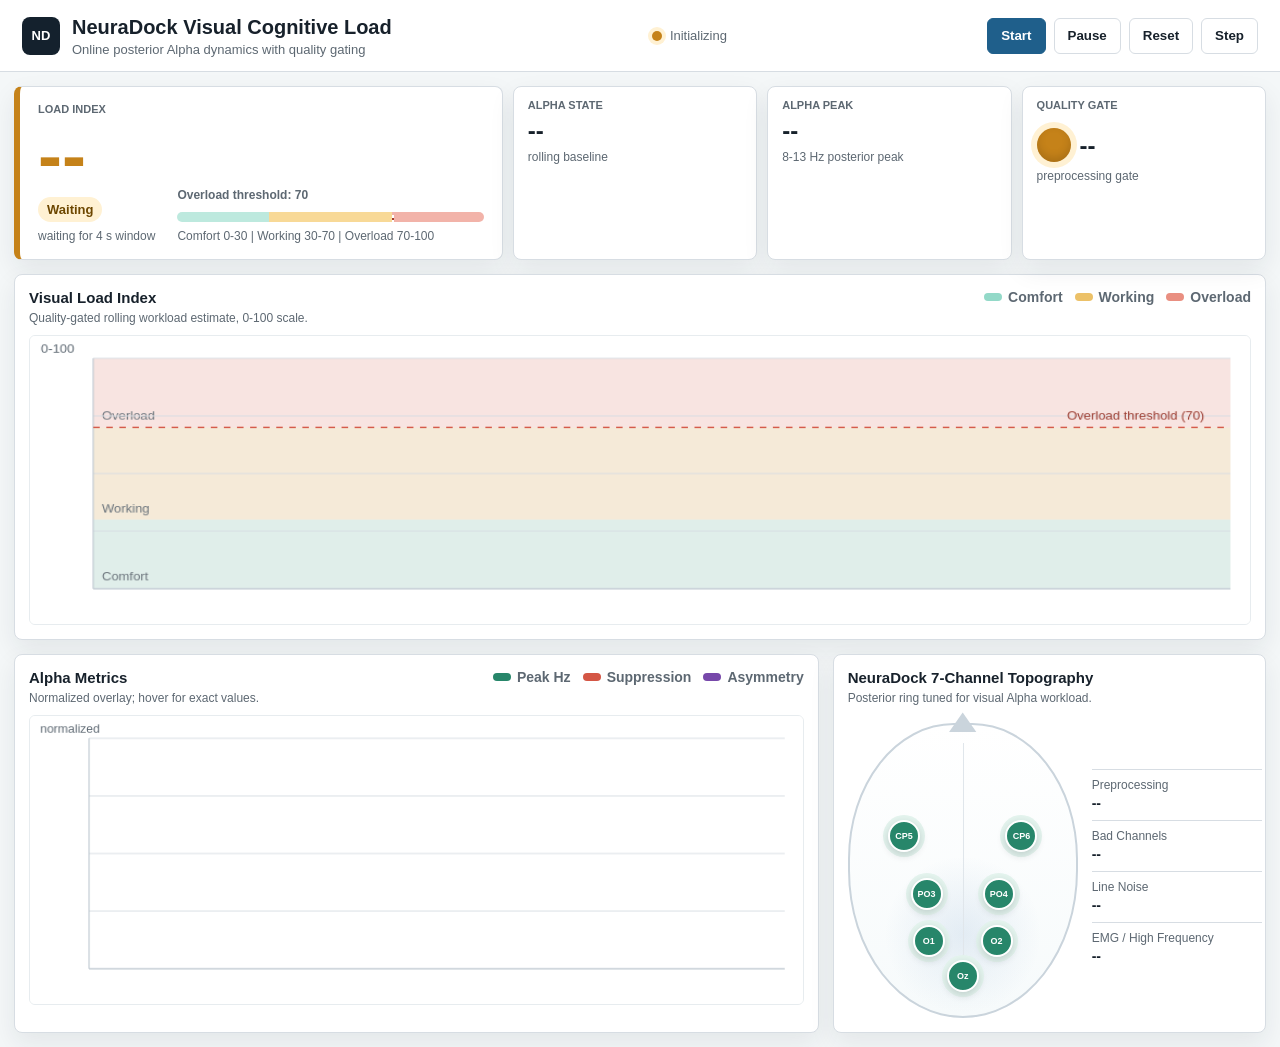
==== src/neuradock_agent/web/dashboard.html @ 61aada48 "Release NeuraDock Visual Cognitive Load Agent 2026.6.24" ====
<!doctype html>
<html lang="en">
<head>
  <meta charset="utf-8">
  <meta name="viewport" content="width=device-width, initial-scale=1">
  <title>NeuraDock Visual Cognitive Load</title>
  <style>
    :root {
      color-scheme: light;
      --ink: #17212b;
      --muted: #5d6872;
      --line: #d7dde3;
      --panel: #ffffff;
      --bg: #f4f7f8;
      --green: #27866a;
      --green-soft: #e4f4ee;
      --amber: #c58219;
      --amber-soft: #fff1d3;
      --red: #d45645;
      --red-soft: #ffe2dc;
      --blue: #2364aa;
      --violet: #7748aa;
      --shadow: 0 10px 26px rgba(25, 37, 49, 0.08);
    }
    * { box-sizing: border-box; }
    body {
      margin: 0;
      font-family: Inter, Segoe UI, Arial, sans-serif;
      color: var(--ink);
      background: var(--bg);
      letter-spacing: 0;
    }
    header {
      display: flex;
      align-items: center;
      justify-content: space-between;
      gap: 18px;
      min-height: 72px;
      padding: 14px 22px;
      border-bottom: 1px solid var(--line);
      background: #ffffff;
    }
    .brand {
      display: flex;
      align-items: center;
      gap: 12px;
      min-width: 0;
    }
    .brand-mark {
      display: grid;
      width: 38px;
      height: 38px;
      place-items: center;
      border-radius: 8px;
      background: #14212d;
      color: #ffffff;
      font-size: 13px;
      font-weight: 800;
    }
    h1 {
      margin: 0;
      font-size: 20px;
      font-weight: 780;
      line-height: 1.2;
    }
    .subtitle {
      margin-top: 3px;
      color: var(--muted);
      font-size: 13px;
    }
    .header-status {
      display: flex;
      align-items: center;
      gap: 8px;
      color: var(--muted);
      font-size: 13px;
      white-space: nowrap;
    }
    .status-dot {
      width: 10px;
      height: 10px;
      border-radius: 50%;
      background: var(--amber);
      box-shadow: 0 0 0 4px var(--amber-soft);
    }
    .status-dot.pass { background: var(--green); box-shadow: 0 0 0 4px var(--green-soft); }
    .status-dot.warning { background: var(--amber); box-shadow: 0 0 0 4px var(--amber-soft); }
    .status-dot.fail { background: var(--red); box-shadow: 0 0 0 4px var(--red-soft); }
    .toolbar {
      display: flex;
      gap: 8px;
      flex-wrap: wrap;
      justify-content: flex-end;
    }
    button {
      height: 36px;
      border: 1px solid var(--line);
      border-radius: 6px;
      background: #ffffff;
      color: var(--ink);
      padding: 0 13px;
      font-weight: 720;
      cursor: pointer;
    }
    button.primary {
      border-color: #1f5f8b;
      background: #1f5f8b;
      color: #ffffff;
    }
    main {
      display: grid;
      gap: 14px;
      padding: 14px;
    }
    .quality-alert {
      display: flex;
      align-items: center;
      justify-content: space-between;
      gap: 12px;
      min-height: 38px;
      padding: 9px 13px;
      border-radius: 8px;
      border: 1px solid #ecc76f;
      background: #fff7df;
      color: #6d4700;
      font-size: 14px;
      font-weight: 700;
    }
    .quality-alert.fail {
      border-color: #ee9a8c;
      background: #fff0ed;
      color: #8a2c20;
    }
    .quality-alert.hidden { display: none; }
    .kpis {
      display: grid;
      grid-template-columns: minmax(260px, 2fr) repeat(3, minmax(150px, 1fr));
      gap: 10px;
    }
    .metric, .panel {
      background: var(--panel);
      border: 1px solid var(--line);
      border-radius: 8px;
      box-shadow: var(--shadow);
    }
    .metric {
      min-height: 96px;
      padding: 12px 14px;
      overflow: hidden;
    }
    .metric label {
      display: block;
      color: var(--muted);
      font-size: 11px;
      font-weight: 760;
      letter-spacing: 0;
      text-transform: uppercase;
    }
    .metric strong {
      display: block;
      margin-top: 8px;
      font-size: 24px;
      line-height: 1;
    }
    .metric span {
      display: block;
      margin-top: 7px;
      color: var(--muted);
      font-size: 12px;
      overflow-wrap: anywhere;
    }
    .load-hero {
      min-height: 160px;
      padding: 16px 18px;
      border-left: 6px solid var(--amber);
      display: grid;
      grid-template-columns: auto minmax(150px, 1fr);
      gap: 12px 22px;
      align-items: center;
    }
    .load-hero.low { border-left-color: var(--green); }
    .load-hero.moderate { border-left-color: var(--amber); }
    .load-hero.high { border-left-color: var(--red); }
    .load-main {
      min-width: 0;
    }
    .load-number {
      margin-top: 6px;
      font-size: 72px;
      font-weight: 820;
      line-height: 0.95;
      color: var(--amber);
    }
    .load-hero.low .load-number { color: var(--green); }
    .load-hero.moderate .load-number { color: var(--amber); }
    .load-hero.high .load-number { color: var(--red); }
    .load-band {
      display: inline-flex;
      align-items: center;
      margin-top: 8px;
      padding: 5px 9px;
      border-radius: 999px;
      background: var(--amber-soft);
      color: #6d4700;
      font-size: 13px;
      font-weight: 780;
    }
    .load-hero.low .load-band { background: var(--green-soft); color: #18533f; }
    .load-hero.high .load-band { background: var(--red-soft); color: #8a2c20; }
    .threshold-box {
      align-self: end;
      min-width: 150px;
    }
    .threshold-label {
      color: var(--muted);
      font-size: 12px;
      font-weight: 720;
    }
    .threshold-track {
      position: relative;
      height: 10px;
      margin-top: 10px;
      border-radius: 999px;
      overflow: hidden;
      background: linear-gradient(90deg, #bde9de 0 30%, #f8d997 30% 70%, #f2b3a9 70% 100%);
    }
    .threshold-marker {
      position: absolute;
      top: -4px;
      left: 70%;
      width: 2px;
      height: 18px;
      background: #a33b2d;
      border-left: 1px dashed #ffffff;
      border-right: 1px dashed #ffffff;
    }
    .quality-card {
      position: relative;
    }
    .quality-topline {
      display: flex;
      align-items: center;
      gap: 9px;
      margin-top: 10px;
    }
    .quality-light {
      width: 34px;
      height: 34px;
      border-radius: 50%;
      background: var(--amber);
      box-shadow: 0 0 0 6px var(--amber-soft), inset 0 -4px 9px rgba(0, 0, 0, 0.14);
      flex: 0 0 auto;
    }
    .quality-light.pass { background: var(--green); box-shadow: 0 0 0 6px var(--green-soft), inset 0 -4px 9px rgba(0, 0, 0, 0.14); }
    .quality-light.warning { background: var(--amber); box-shadow: 0 0 0 6px var(--amber-soft), inset 0 -4px 9px rgba(0, 0, 0, 0.14); }
    .quality-light.fail { background: var(--red); box-shadow: 0 0 0 6px var(--red-soft), inset 0 -4px 9px rgba(0, 0, 0, 0.14); }
    .quality-flag {
      display: none;
      margin-top: 9px;
      padding: 6px 8px;
      border-radius: 6px;
      background: var(--amber-soft);
      color: #815306;
      font-size: 12px;
      font-weight: 740;
    }
    .quality-flag.fail {
      background: var(--red-soft);
      color: #8a2c20;
    }
    .quality-flag.visible { display: block; }
    .panel {
      padding: 14px;
      min-width: 0;
    }
    .panel-head {
      display: flex;
      align-items: flex-start;
      justify-content: space-between;
      gap: 12px;
      margin-bottom: 10px;
    }
    .panel h2 {
      margin: 0;
      font-size: 15px;
      line-height: 1.2;
    }
    .panel-note {
      margin-top: 4px;
      color: var(--muted);
      font-size: 12px;
    }
    .zone-legend,
    .alpha-legend {
      display: flex;
      align-items: center;
      gap: 12px;
      flex-wrap: wrap;
      color: var(--muted);
      font-size: 14px;
      font-weight: 680;
    }
    .legend-item {
      display: inline-flex;
      align-items: center;
      gap: 6px;
      white-space: nowrap;
    }
    .swatch {
      width: 18px;
      height: 8px;
      border-radius: 999px;
      background: var(--blue);
    }
    .swatch.comfort { background: #93d9c8; }
    .swatch.working { background: #ecc168; }
    .swatch.overload { background: #e98f81; }
    .swatch.peak { background: var(--green); }
    .swatch.suppression { background: var(--red); }
    .swatch.asymmetry { background: var(--violet); }
    canvas {
      width: 100%;
      height: 290px;
      display: block;
      border: 1px solid #e7ecef;
      border-radius: 6px;
      background: #ffffff;
    }
    .bottom-grid {
      display: grid;
      grid-template-columns: minmax(0, 1.3fr) minmax(330px, 0.7fr);
      gap: 14px;
    }
    .topology-grid {
      display: grid;
      grid-template-columns: minmax(230px, 0.85fr) minmax(170px, 1fr);
      gap: 14px;
      align-items: center;
    }
    .head-map {
      position: relative;
      width: min(100%, 260px);
      aspect-ratio: 0.78;
      margin: 8px auto 0;
      border: 2px solid #cad4dc;
      border-radius: 46% 46% 50% 50%;
      background:
        radial-gradient(circle at 50% 72%, rgba(35, 100, 170, 0.10), transparent 33%),
        linear-gradient(180deg, #ffffff, #f6fafb);
    }
    .head-map::before {
      content: "";
      position: absolute;
      left: 50%;
      top: -13px;
      width: 28px;
      height: 20px;
      transform: translateX(-50%);
      clip-path: polygon(50% 0, 100% 100%, 0 100%);
      background: #cad4dc;
    }
    .head-map::after {
      content: "";
      position: absolute;
      left: 50%;
      top: 18px;
      bottom: 20px;
      width: 1px;
      background: #e0e6eb;
    }
    .electrode {
      position: absolute;
      z-index: 2;
      display: grid;
      place-items: center;
      width: 32px;
      height: 32px;
      transform: translate(-50%, -50%);
      border: 2px solid #ffffff;
      border-radius: 50%;
      background: var(--green);
      color: #ffffff;
      font-size: 9px;
      font-weight: 820;
      box-shadow: 0 3px 9px rgba(23, 33, 43, 0.18), 0 0 0 5px var(--green-soft);
      cursor: default;
      user-select: none;
    }
    .electrode.flagged {
      background: var(--red);
      box-shadow: 0 3px 9px rgba(23, 33, 43, 0.18), 0 0 0 6px var(--red-soft);
      animation: pulse 1.8s infinite;
    }
    .electrode.warning {
      background: var(--amber);
      box-shadow: 0 3px 9px rgba(23, 33, 43, 0.18), 0 0 0 6px var(--amber-soft);
    }
    @keyframes pulse {
      0% { box-shadow: 0 3px 9px rgba(23, 33, 43, 0.18), 0 0 0 5px rgba(212, 86, 69, 0.22); }
      70% { box-shadow: 0 3px 9px rgba(23, 33, 43, 0.18), 0 0 0 12px rgba(212, 86, 69, 0.0); }
      100% { box-shadow: 0 3px 9px rgba(23, 33, 43, 0.18), 0 0 0 5px rgba(212, 86, 69, 0.22); }
    }
    .channel-summary {
      display: grid;
      gap: 9px;
    }
    .quality-row {
      border-top: 1px solid var(--line);
      padding-top: 8px;
      color: var(--muted);
      font-size: 12px;
      min-height: 40px;
    }
    .quality-row b {
      display: block;
      color: var(--ink);
      font-size: 14px;
      margin-top: 3px;
      overflow-wrap: anywhere;
    }
    .state-weak { color: var(--red); }
    .state-baseline { color: var(--amber); }
    .state-strong { color: var(--green); }
    .state-init { color: var(--blue); }
    .tooltip {
      position: fixed;
      z-index: 20;
      display: none;
      max-width: 260px;
      padding: 9px 10px;
      border: 1px solid #cdd6de;
      border-radius: 6px;
      background: rgba(255, 255, 255, 0.98);
      box-shadow: 0 8px 22px rgba(23, 33, 43, 0.16);
      color: var(--ink);
      font-size: 12px;
      line-height: 1.45;
      pointer-events: none;
      white-space: normal;
    }
    .tooltip b {
      display: block;
      margin-bottom: 3px;
      font-size: 13px;
    }
    @media (max-width: 1080px) {
      header { align-items: flex-start; flex-direction: column; }
      .toolbar { justify-content: flex-start; }
      .kpis { grid-template-columns: repeat(2, minmax(190px, 1fr)); }
      .load-hero { grid-column: 1 / -1; }
      .bottom-grid { grid-template-columns: 1fr; }
    }
    @media (max-width: 640px) {
      h1 { font-size: 18px; }
      main { padding: 10px; }
      .kpis { grid-template-columns: 1fr; }
      .load-hero {
        grid-template-columns: 1fr;
        min-height: 0;
      }
      .load-number { font-size: 64px; }
      .topology-grid { grid-template-columns: 1fr; }
      .panel-head { flex-direction: column; }
      canvas { height: 240px; }
      button { flex: 1 1 auto; }
    }
  </style>
</head>
<body>
  <header>
    <div class="brand">
      <div class="brand-mark">ND</div>
      <div>
        <h1>NeuraDock Visual Cognitive Load</h1>
        <div class="subtitle">Online posterior Alpha dynamics with quality gating</div>
      </div>
    </div>
    <div class="header-status">
      <span class="status-dot warning" id="globalStatusDot"></span>
      <span id="globalStatusText">Initializing</span>
    </div>
    <div class="toolbar">
      <button class="primary" id="startBtn">Start</button>
      <button id="pauseBtn">Pause</button>
      <button id="resetBtn">Reset</button>
      <button id="stepBtn">Step</button>
    </div>
  </header>
  <main>
    <section class="quality-alert hidden" id="qualityAlert">
      <span id="qualityAlertText">Quality warning</span>
      <span id="qualityAlertAction">Interpret with caution</span>
    </section>

    <section class="kpis">
      <div class="metric load-hero moderate" id="loadHero">
        <div class="load-main">
          <label>Load Index</label>
          <div class="load-number" id="loadValue">--</div>
          <div class="load-band" id="loadBand">Waiting</div>
          <span id="loadMeta">waiting for 4 s window</span>
        </div>
        <div class="threshold-box">
          <div class="threshold-label">Overload threshold: 70</div>
          <div class="threshold-track" aria-hidden="true"><span class="threshold-marker"></span></div>
          <span>Comfort 0-30 | Working 30-70 | Overload 70-100</span>
        </div>
      </div>
      <div class="metric">
        <label>Alpha State</label>
        <strong id="stateValue">--</strong>
        <span id="stateMeta">rolling baseline</span>
      </div>
      <div class="metric">
        <label>Alpha Peak</label>
        <strong id="peakValue">--</strong>
        <span>8-13 Hz posterior peak</span>
      </div>
      <div class="metric quality-card">
        <label>Quality Gate</label>
        <div class="quality-topline">
          <span class="quality-light warning" id="qualityLight"></span>
          <strong id="qualityValue">--</strong>
        </div>
        <span id="qualityMeta">preprocessing gate</span>
        <div class="quality-flag" id="qualityFlag">No channel flags</div>
      </div>
    </section>

    <section class="panel">
      <div class="panel-head">
        <div>
          <h2>Visual Load Index</h2>
          <div class="panel-note">Quality-gated rolling workload estimate, 0-100 scale.</div>
        </div>
        <div class="zone-legend" aria-label="Load zones">
          <span class="legend-item"><span class="swatch comfort"></span>Comfort</span>
          <span class="legend-item"><span class="swatch working"></span>Working</span>
          <span class="legend-item"><span class="swatch overload"></span>Overload</span>
        </div>
      </div>
      <canvas id="loadChart" width="1120" height="310"></canvas>
    </section>

    <section class="bottom-grid">
      <div class="panel">
        <div class="panel-head">
          <div>
            <h2>Alpha Metrics</h2>
            <div class="panel-note">Normalized overlay; hover for exact values.</div>
          </div>
          <div class="alpha-legend">
            <span class="legend-item"><span class="swatch peak"></span>Peak Hz</span>
            <span class="legend-item"><span class="swatch suppression"></span>Suppression</span>
            <span class="legend-item"><span class="swatch asymmetry"></span>Asymmetry</span>
          </div>
        </div>
        <canvas id="alphaChart" width="760" height="310"></canvas>
      </div>

      <div class="panel">
        <div class="panel-head">
          <div>
            <h2>NeuraDock 7-Channel Topography</h2>
            <div class="panel-note">Posterior ring tuned for visual Alpha workload.</div>
          </div>
        </div>
        <div class="topology-grid">
          <div class="head-map" id="headMap" aria-label="NeuraDock channel topography">
            <span class="electrode" data-channel="CP5" style="left:24%; top:38%;">CP5</span>
            <span class="electrode" data-channel="CP6" style="left:76%; top:38%;">CP6</span>
            <span class="electrode" data-channel="PO3" style="left:34%; top:58%;">PO3</span>
            <span class="electrode" data-channel="PO4" style="left:66%; top:58%;">PO4</span>
            <span class="electrode" data-channel="O1" style="left:35%; top:74%;">O1</span>
            <span class="electrode" data-channel="Oz" style="left:50%; top:86%;">Oz</span>
            <span class="electrode" data-channel="O2" style="left:65%; top:74%;">O2</span>
          </div>
          <div class="channel-summary">
            <div class="quality-row">Preprocessing<b id="prepStatus">--</b></div>
            <div class="quality-row">Bad Channels<b id="badChannels">--</b></div>
            <div class="quality-row">Line Noise<b id="lineNoise">--</b></div>
            <div class="quality-row">EMG / High Frequency<b id="emgNoise">--</b></div>
          </div>
        </div>
      </div>
    </section>
  </main>

  <div class="tooltip" id="tooltip"></div>

  <script>
    const history = [];
    let timer = null;
    let alphaHoverIndex = null;
    let latestChannelMetrics = new Map();

    const loadCanvas = document.getElementById("loadChart");
    const alphaCanvas = document.getElementById("alphaChart");
    const loadCtx = loadCanvas.getContext("2d");
    const alphaCtx = alphaCanvas.getContext("2d");
    const tooltip = document.getElementById("tooltip");

    const PLOT = { left: 58, right: 18, top: 24, bottom: 38 };

    function stateLabel(value) {
      return {
        weak_alpha: "Weak",
        baseline_alpha: "Baseline",
        strong_alpha: "Strong",
        initializing: "Init"
      }[value] || value || "--";
    }

    function stateClass(value) {
      if (value === "weak_alpha") return "state-weak";
      if (value === "strong_alpha") return "state-strong";
      if (value === "baseline_alpha") return "state-baseline";
      return "state-init";
    }

    function loadBand(value) {
      if (!Number.isFinite(value)) return { key: "moderate", label: "Waiting" };
      if (value < 30) return { key: "low", label: "Low" };
      if (value < 70) return { key: "moderate", label: "Moderate" };
      return { key: "high", label: "High" };
    }

    function effectiveQuality(payload) {
      if (!payload || payload.status !== "ok") {
        return { status: "warning", label: "Warming", badCount: 0, issuePercent: 0 };
      }
      const quality = payload.quality || {};
      const current = payload.current || {};
      const badChannels = quality.bad_channel_candidates || [];
      const issueFraction = Number(quality.channel_issue_fraction || 0);
      let status = "pass";
      if (quality.status === "fail" || issueFraction >= 0.5) {
        status = "fail";
      } else if (
        quality.status === "warning" ||
        current.quality_status === "warning" ||
        badChannels.length > 0 ||
        issueFraction > 0
      ) {
        status = "warning";
      }
      return {
        status,
        label: status === "pass" ? "Pass" : status === "fail" ? "Fail" : "Warning",
        badCount: badChannels.length,
        issuePercent: Math.round(issueFraction * 100),
        badChannels
      };
    }

    function plotBounds(canvas) {
      return {
        left: PLOT.left,
        right: canvas.width - PLOT.right,
        top: PLOT.top,
        bottom: canvas.height - PLOT.bottom,
        width: canvas.width - PLOT.left - PLOT.right,
        height: canvas.height - PLOT.top - PLOT.bottom
      };
    }

    function mapY(value, minValue, maxValue, bounds) {
      const clamped = Math.min(maxValue, Math.max(minValue, value));
      return bounds.bottom - ((clamped - minValue) / (maxValue - minValue || 1)) * bounds.height;
    }

    function mapX(index, count, bounds) {
      return bounds.left + (index / Math.max(count - 1, 1)) * bounds.width;
    }

    function drawAxes(ctx, canvas, label) {
      const b = plotBounds(canvas);
      ctx.strokeStyle = "#d7dde3";
      ctx.lineWidth = 1;
      ctx.setLineDash([]);
      for (let i = 0; i <= 4; i += 1) {
        const y = b.top + i * (b.height / 4);
        ctx.beginPath();
        ctx.moveTo(b.left, y);
        ctx.lineTo(b.right, y);
        ctx.stroke();
      }
      ctx.fillStyle = "#5d6872";
      ctx.font = "12px Segoe UI, Arial";
      ctx.fillText(label, 10, 18);
      ctx.strokeStyle = "#b8c3cc";
      ctx.beginPath();
      ctx.moveTo(b.left, b.top);
      ctx.lineTo(b.left, b.bottom);
      ctx.lineTo(b.right, b.bottom);
      ctx.stroke();
    }

    function drawLoadBackground() {
      const b = plotBounds(loadCanvas);
      loadCtx.clearRect(0, 0, loadCanvas.width, loadCanvas.height);
      loadCtx.fillStyle = "#ffffff";
      loadCtx.fillRect(0, 0, loadCanvas.width, loadCanvas.height);

      const y70 = mapY(70, 0, 100, b);
      const y30 = mapY(30, 0, 100, b);
      loadCtx.fillStyle = "rgba(39, 134, 106, 0.14)";
      loadCtx.fillRect(b.left, y30, b.width, b.bottom - y30);
      loadCtx.fillStyle = "rgba(197, 130, 25, 0.17)";
      loadCtx.fillRect(b.left, y70, b.width, y30 - y70);
      loadCtx.fillStyle = "rgba(212, 86, 69, 0.16)";
      loadCtx.fillRect(b.left, b.top, b.width, y70 - b.top);

      loadCtx.fillStyle = "#6b747c";
      loadCtx.font = "12px Segoe UI, Arial";
      loadCtx.fillText("Overload", b.left + 8, y70 - 8);
      loadCtx.fillText("Working", b.left + 8, y30 - 8);
      loadCtx.fillText("Comfort", b.left + 8, b.bottom - 9);

      drawAxes(loadCtx, loadCanvas, "0-100");
      loadCtx.strokeStyle = "#d45645";
      loadCtx.lineWidth = 1.5;
      loadCtx.setLineDash([6, 6]);
      loadCtx.beginPath();
      loadCtx.moveTo(b.left, y70);
      loadCtx.lineTo(b.right, y70);
      loadCtx.stroke();
      loadCtx.setLineDash([]);
      loadCtx.fillStyle = "#9a3b30";
      loadCtx.font = "12px Segoe UI, Arial";
      loadCtx.fillText("Overload threshold (70)", b.right - 150, y70 - 8);
    }

    function drawLine(ctx, canvas, values, color, minValue, maxValue, options = {}) {
      const b = plotBounds(canvas);
      if (values.length < 2) return;
      ctx.lineWidth = options.width || 2.4;
      ctx.lineJoin = "round";
      ctx.lineCap = "round";
      if (options.gradient) {
        const gradient = ctx.createLinearGradient(b.left, 0, b.right, 0);
        gradient.addColorStop(0, "#2364aa");
        gradient.addColorStop(0.55, "#c58219");
        gradient.addColorStop(1, "#d45645");
        ctx.strokeStyle = gradient;
      } else {
        ctx.strokeStyle = color;
      }
      ctx.beginPath();
      values.forEach((value, index) => {
        const x = mapX(index, values.length, b);
        const y = mapY(value, minValue, maxValue, b);
        if (index === 0) ctx.moveTo(x, y);
        else ctx.lineTo(x, y);
      });
      ctx.stroke();
    }

    function normalize(values, minValue, maxValue) {
      return values.map(value => {
        if (!Number.isFinite(value)) return 50;
        return ((Math.min(maxValue, Math.max(minValue, value)) - minValue) / (maxValue - minValue || 1)) * 100;
      });
    }

    function drawCurrentPoint(values) {
      if (!values.length) return;
      const b = plotBounds(loadCanvas);
      const index = values.length - 1;
      const x = mapX(index, values.length, b);
      const y = mapY(values[index], 0, 100, b);
      loadCtx.save();
      loadCtx.fillStyle = "rgba(212, 86, 69, 0.20)";
      loadCtx.beginPath();
      loadCtx.arc(x, y, 13, 0, Math.PI * 2);
      loadCtx.fill();
      loadCtx.fillStyle = "#ffffff";
      loadCtx.beginPath();
      loadCtx.arc(x, y, 6, 0, Math.PI * 2);
      loadCtx.fill();
      loadCtx.strokeStyle = "#d45645";
      loadCtx.lineWidth = 3;
      loadCtx.stroke();
      loadCtx.restore();
    }

    function drawAlphaHover() {
      if (alphaHoverIndex === null || history.length === 0) return;
      const b = plotBounds(alphaCanvas);
      const index = Math.max(0, Math.min(history.length - 1, alphaHoverIndex));
      const x = mapX(index, history.length, b);
      alphaCtx.save();
      alphaCtx.strokeStyle = "rgba(23, 33, 43, 0.35)";
      alphaCtx.setLineDash([4, 4]);
      alphaCtx.beginPath();
      alphaCtx.moveTo(x, b.top);
      alphaCtx.lineTo(x, b.bottom);
      alphaCtx.stroke();
      alphaCtx.restore();
    }

    function drawCharts() {
      const loads = history.map(item => item.current.visual_load_index);
      const peaks = history.map(item => item.current.alpha_peak_hz);
      const suppression = history.map(item => item.current.alpha_suppression_from_baseline);
      const asymmetry = history.map(item => item.current.alpha_asymmetry_right_minus_left);

      drawLoadBackground();
      drawLine(loadCtx, loadCanvas, loads, "#2364aa", 0, 100, { gradient: true, width: 3 });
      drawCurrentPoint(loads);

      alphaCtx.clearRect(0, 0, alphaCanvas.width, alphaCanvas.height);
      alphaCtx.fillStyle = "#ffffff";
      alphaCtx.fillRect(0, 0, alphaCanvas.width, alphaCanvas.height);
      drawAxes(alphaCtx, alphaCanvas, "normalized");
      drawLine(alphaCtx, alphaCanvas, normalize(peaks, 8, 13), "#27866a", 0, 100, { width: 2.6 });
      drawLine(alphaCtx, alphaCanvas, normalize(suppression, -1, 1), "#d45645", 0, 100, { width: 2.6 });
      drawLine(alphaCtx, alphaCanvas, normalize(asymmetry, -1, 1), "#7748aa", 0, 100, { width: 2.6 });
      drawAlphaHover();
    }

    function setText(id, value) {
      document.getElementById(id).textContent = value;
    }

    function setClassName(node, base, modifier) {
      node.className = `${base} ${modifier}`.trim();
    }

    function compactMode(value) {
      if (!value) return "--";
      if (value === "online_window_preprocessing") return "online window";
      return String(value).replaceAll("_", " ");
    }

    function updateLoadCard(current) {
      const value = Number(current.visual_load_index);
      const band = loadBand(value);
      const hero = document.getElementById("loadHero");
      setClassName(hero, "metric load-hero", band.key);
      setText("loadValue", Number.isFinite(value) ? Math.round(value) : "--");
      setText("loadBand", band.label);
      setText("loadMeta", Number.isFinite(current.time_sec) ? `${current.time_sec.toFixed(1)} s rolling window` : "waiting for window");
    }

    function updateQualityGate(payload) {
      const qualityInfo = effectiveQuality(payload);
      const light = document.getElementById("qualityLight");
      const alert = document.getElementById("qualityAlert");
      const flag = document.getElementById("qualityFlag");
      const statusDot = document.getElementById("globalStatusDot");
      setClassName(light, "quality-light", qualityInfo.status);
      setClassName(statusDot, "status-dot", qualityInfo.status);
      setText("qualityValue", qualityInfo.label);
      setText("globalStatusText", qualityInfo.status === "pass" ? "Recording | Quality pass" : `Recording | Quality ${qualityInfo.label.toLowerCase()}`);

      const flaggedText = qualityInfo.badCount === 0
        ? "No channel flags"
        : `${qualityInfo.issuePercent}% channels flagged`;
      setText("qualityMeta", flaggedText);
      if (qualityInfo.status === "pass") {
        flag.className = "quality-flag";
        alert.className = "quality-alert hidden";
      } else {
        flag.className = `quality-flag visible ${qualityInfo.status === "fail" ? "fail" : ""}`;
        flag.textContent = qualityInfo.badCount > 0
          ? `${qualityInfo.badCount} channel${qualityInfo.badCount === 1 ? "" : "s"} flagged`
          : `${qualityInfo.issuePercent}% channels flagged`;
        alert.className = `quality-alert ${qualityInfo.status === "fail" ? "fail" : ""}`;
        const prefix = qualityInfo.status === "fail" ? "Quality fail" : "Quality warning";
        const detail = qualityInfo.badCount > 0
          ? `${qualityInfo.badCount} channel${qualityInfo.badCount === 1 ? "" : "s"} flagged: ${qualityInfo.badChannels.join(", ")}.`
          : `${qualityInfo.issuePercent}% channel issue fraction.`;
        setText("qualityAlertText", `${prefix}: ${detail}`);
        setText("qualityAlertAction", "Interpret with caution.");
      }
    }

    function updateTopology(payload) {
      const quality = payload.quality || {};
      const badChannels = new Set(quality.bad_channel_candidates || []);
      const lineNoise = new Set(quality.line_noise_channels || []);
      const emg = new Set(quality.emg_channels || []);
      latestChannelMetrics = new Map((payload.channels || []).map(channel => [channel.name, channel]));
      document.querySelectorAll(".electrode").forEach(node => {
        const channel = node.dataset.channel;
        node.classList.remove("flagged", "warning");
        if (badChannels.has(channel)) {
          node.classList.add("flagged");
        } else if (lineNoise.has(channel) || emg.has(channel)) {
          node.classList.add("warning");
        }
        const metric = latestChannelMetrics.get(channel);
        const reasons = metric && metric.reasons && metric.reasons.length ? metric.reasons.join(", ") : "none";
        const rms = metric ? metric.rms_uv.toFixed(2) : "--";
        const p2p = metric ? metric.peak_to_peak_uv.toFixed(2) : "--";
        const status = metric ? metric.status : "waiting";
        node.dataset.tooltip = `${channel}\nQC: ${status}\nRMS: ${rms} uV\nPeak-to-peak: ${p2p} uV\nFlags: ${reasons}`;
      });
    }

    function update(payload) {
      if (payload.source === "neuradock_tcp" && payload.stream) {
        const stream = payload.stream;
        setText("qualityMeta", stream.connected ? "device connected" : stream.status);
        if (payload.status === "waiting_for_data") {
          setText("loadMeta", `${stream.samples_received || 0} samples received`);
          setText("prepStatus", stream.status);
          setText("badChannels", stream.last_error || "waiting for hardware samples");
          return;
        }
      }
      if (payload.status !== "ok") {
        setText("loadMeta", `${payload.samples_in_buffer || 0}/${payload.required_samples || 0} samples`);
        setText("globalStatusText", "Warming up");
        return;
      }
      history.push(payload);
      if (history.length > 160) history.shift();

      const current = payload.current;
      const quality = payload.quality;
      updateLoadCard(current);
      updateQualityGate(payload);

      const stateNode = document.getElementById("stateValue");
      stateNode.className = stateClass(current.alpha_state);
      stateNode.textContent = stateLabel(current.alpha_state);
      setText("stateMeta", `suppression ${current.alpha_suppression_from_baseline.toFixed(3)}`);
      setText("peakValue", `${current.alpha_peak_hz.toFixed(2)} Hz`);
      setText("prepStatus", compactMode(payload.preprocessing.mode));
      setText("badChannels", quality.bad_channel_candidates.join(", ") || "none");
      setText("lineNoise", quality.line_noise_channels.join(", ") || "none");
      setText("emgNoise", quality.emg_channels.join(", ") || "none");
      updateTopology(payload);
      drawCharts();
    }

    function showTooltip(html, x, y) {
      tooltip.innerHTML = html;
      tooltip.style.display = "block";
      const offset = 14;
      const maxX = window.innerWidth - 280;
      tooltip.style.left = `${Math.max(8, Math.min(maxX, x + offset))}px`;
      tooltip.style.top = `${Math.max(8, y + offset)}px`;
    }

    function hideTooltip() {
      tooltip.style.display = "none";
    }

    alphaCanvas.addEventListener("mousemove", event => {
      if (!history.length) return;
      const rect = alphaCanvas.getBoundingClientRect();
      const scaleX = alphaCanvas.width / rect.width;
      const x = (event.clientX - rect.left) * scaleX;
      const b = plotBounds(alphaCanvas);
      if (x < b.left || x > b.right) {
        alphaHoverIndex = null;
        hideTooltip();
        drawCharts();
        return;
      }
      alphaHoverIndex = Math.round(((x - b.left) / b.width) * Math.max(history.length - 1, 1));
      alphaHoverIndex = Math.max(0, Math.min(history.length - 1, alphaHoverIndex));
      const current = history[alphaHoverIndex].current;
      drawCharts();
      showTooltip(
        `<b>${current.time_sec.toFixed(1)} s</b>` +
        `Peak Hz: ${current.alpha_peak_hz.toFixed(2)}<br>` +
        `Suppression: ${current.alpha_suppression_from_baseline.toFixed(3)}<br>` +
        `Asymmetry: ${current.alpha_asymmetry_right_minus_left.toFixed(3)}`,
        event.clientX,
        event.clientY
      );
    });
    alphaCanvas.addEventListener("mouseleave", () => {
      alphaHoverIndex = null;
      hideTooltip();
      drawCharts();
    });

    document.querySelectorAll(".electrode").forEach(node => {
      node.addEventListener("mousemove", event => {
        const text = node.dataset.tooltip || `${node.dataset.channel}\nQC: waiting`;
        showTooltip(`<b>${node.dataset.channel}</b>${text.split("\n").slice(1).join("<br>")}`, event.clientX, event.clientY);
      });
      node.addEventListener("mouseleave", hideTooltip);
    });

    async function step() {
      const response = await fetch("/api/next", { cache: "no-store" });
      update(await response.json());
    }

    async function reset() {
      history.length = 0;
      latestChannelMetrics = new Map();
      await fetch("/api/demo/reset", { cache: "no-store" });
      ["loadValue", "stateValue", "peakValue", "qualityValue"].forEach(id => setText(id, "--"));
      setText("loadBand", "Waiting");
      setText("loadMeta", "waiting for 4 s window");
      setText("stateMeta", "rolling baseline");
      setText("qualityMeta", "preprocessing gate");
      setText("qualityFlag", "No channel flags");
      setText("globalStatusText", "Initializing");
      document.getElementById("qualityFlag").className = "quality-flag";
      document.getElementById("qualityAlert").className = "quality-alert hidden";
      setClassName(document.getElementById("loadHero"), "metric load-hero", "moderate");
      setClassName(document.getElementById("qualityLight"), "quality-light", "warning");
      document.querySelectorAll(".electrode").forEach(node => {
        node.classList.remove("flagged", "warning");
        node.dataset.tooltip = `${node.dataset.channel}\nQC: waiting`;
      });
      drawCharts();
    }

    document.getElementById("startBtn").addEventListener("click", () => {
      if (timer === null) {
        timer = window.setInterval(step, 1000);
        step();
      }
    });
    document.getElementById("pauseBtn").addEventListener("click", () => {
      if (timer !== null) {
        window.clearInterval(timer);
        timer = null;
      }
    });
    document.getElementById("resetBtn").addEventListener("click", reset);
    document.getElementById("stepBtn").addEventListener("click", step);

    drawCharts();
    step();
    timer = window.setInterval(step, 1000);
  </script>
</body>
</html>
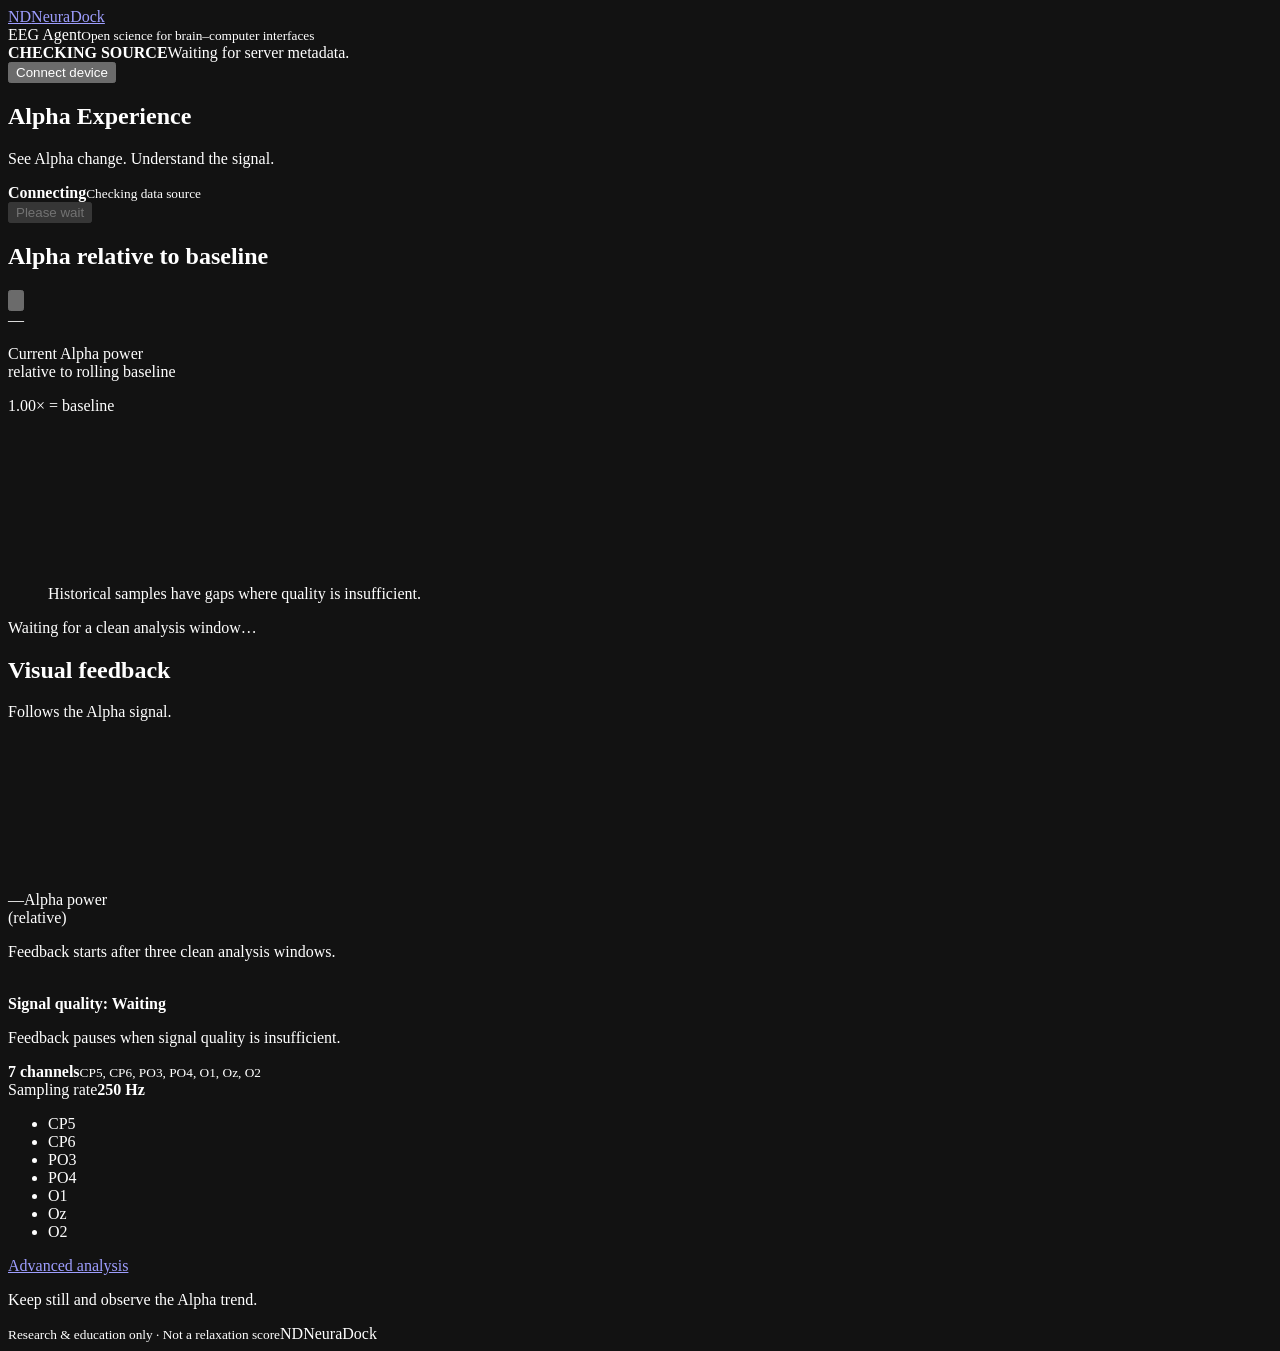
==== commit 86d0b941: "Add quality-gated Alpha Experience dashboard and visual guide" ====
--- a/src/neuradock_agent/web/dashboard.html
+++ b/src/neuradock_agent/web/dashboard.html
@@ -1,1038 +1,57 @@
 <!doctype html>
 <html lang="en">
 <head>
-  <meta charset="utf-8">
-  <meta name="viewport" content="width=device-width, initial-scale=1">
-  <title>NeuraDock Visual Cognitive Load</title>
-  <style>
-    :root {
-      color-scheme: light;
-      --ink: #17212b;
-      --muted: #5d6872;
-      --line: #d7dde3;
-      --panel: #ffffff;
-      --bg: #f4f7f8;
-      --green: #27866a;
-      --green-soft: #e4f4ee;
-      --amber: #c58219;
-      --amber-soft: #fff1d3;
-      --red: #d45645;
-      --red-soft: #ffe2dc;
-      --blue: #2364aa;
-      --violet: #7748aa;
-      --shadow: 0 10px 26px rgba(25, 37, 49, 0.08);
-    }
-    * { box-sizing: border-box; }
-    body {
-      margin: 0;
-      font-family: Inter, Segoe UI, Arial, sans-serif;
-      color: var(--ink);
-      background: var(--bg);
-      letter-spacing: 0;
-    }
-    header {
-      display: flex;
-      align-items: center;
-      justify-content: space-between;
-      gap: 18px;
-      min-height: 72px;
-      padding: 14px 22px;
-      border-bottom: 1px solid var(--line);
-      background: #ffffff;
-    }
-    .brand {
-      display: flex;
-      align-items: center;
-      gap: 12px;
-      min-width: 0;
-    }
-    .brand-mark {
-      display: grid;
-      width: 38px;
-      height: 38px;
-      place-items: center;
-      border-radius: 8px;
-      background: #14212d;
-      color: #ffffff;
-      font-size: 13px;
-      font-weight: 800;
-    }
-    h1 {
-      margin: 0;
-      font-size: 20px;
-      font-weight: 780;
-      line-height: 1.2;
-    }
-    .subtitle {
-      margin-top: 3px;
-      color: var(--muted);
-      font-size: 13px;
-    }
-    .header-status {
-      display: flex;
-      align-items: center;
-      gap: 8px;
-      color: var(--muted);
-      font-size: 13px;
-      white-space: nowrap;
-    }
-    .status-dot {
-      width: 10px;
-      height: 10px;
-      border-radius: 50%;
-      background: var(--amber);
-      box-shadow: 0 0 0 4px var(--amber-soft);
-    }
-    .status-dot.pass { background: var(--green); box-shadow: 0 0 0 4px var(--green-soft); }
-    .status-dot.warning { background: var(--amber); box-shadow: 0 0 0 4px var(--amber-soft); }
-    .status-dot.fail { background: var(--red); box-shadow: 0 0 0 4px var(--red-soft); }
-    .toolbar {
-      display: flex;
-      gap: 8px;
-      flex-wrap: wrap;
-      justify-content: flex-end;
-    }
-    button {
-      height: 36px;
-      border: 1px solid var(--line);
-      border-radius: 6px;
-      background: #ffffff;
-      color: var(--ink);
-      padding: 0 13px;
-      font-weight: 720;
-      cursor: pointer;
-    }
-    button.primary {
-      border-color: #1f5f8b;
-      background: #1f5f8b;
-      color: #ffffff;
-    }
-    main {
-      display: grid;
-      gap: 14px;
-      padding: 14px;
-    }
-    .quality-alert {
-      display: flex;
-      align-items: center;
-      justify-content: space-between;
-      gap: 12px;
-      min-height: 38px;
-      padding: 9px 13px;
-      border-radius: 8px;
-      border: 1px solid #ecc76f;
-      background: #fff7df;
-      color: #6d4700;
-      font-size: 14px;
-      font-weight: 700;
-    }
-    .quality-alert.fail {
-      border-color: #ee9a8c;
-      background: #fff0ed;
-      color: #8a2c20;
-    }
-    .quality-alert.hidden { display: none; }
-    .kpis {
-      display: grid;
-      grid-template-columns: minmax(260px, 2fr) repeat(3, minmax(150px, 1fr));
-      gap: 10px;
-    }
-    .metric, .panel {
-      background: var(--panel);
-      border: 1px solid var(--line);
-      border-radius: 8px;
-      box-shadow: var(--shadow);
-    }
-    .metric {
-      min-height: 96px;
-      padding: 12px 14px;
-      overflow: hidden;
-    }
-    .metric label {
-      display: block;
-      color: var(--muted);
-      font-size: 11px;
-      font-weight: 760;
-      letter-spacing: 0;
-      text-transform: uppercase;
-    }
-    .metric strong {
-      display: block;
-      margin-top: 8px;
-      font-size: 24px;
-      line-height: 1;
-    }
-    .metric span {
-      display: block;
-      margin-top: 7px;
-      color: var(--muted);
-      font-size: 12px;
-      overflow-wrap: anywhere;
-    }
-    .load-hero {
-      min-height: 160px;
-      padding: 16px 18px;
-      border-left: 6px solid var(--amber);
-      display: grid;
-      grid-template-columns: auto minmax(150px, 1fr);
-      gap: 12px 22px;
-      align-items: center;
-    }
-    .load-hero.low { border-left-color: var(--green); }
-    .load-hero.moderate { border-left-color: var(--amber); }
-    .load-hero.high { border-left-color: var(--red); }
-    .load-main {
-      min-width: 0;
-    }
-    .load-number {
-      margin-top: 6px;
-      font-size: 72px;
-      font-weight: 820;
-      line-height: 0.95;
-      color: var(--amber);
-    }
-    .load-hero.low .load-number { color: var(--green); }
-    .load-hero.moderate .load-number { color: var(--amber); }
-    .load-hero.high .load-number { color: var(--red); }
-    .load-band {
-      display: inline-flex;
-      align-items: center;
-      margin-top: 8px;
-      padding: 5px 9px;
-      border-radius: 999px;
-      background: var(--amber-soft);
-      color: #6d4700;
-      font-size: 13px;
-      font-weight: 780;
-    }
-    .load-hero.low .load-band { background: var(--green-soft); color: #18533f; }
-    .load-hero.high .load-band { background: var(--red-soft); color: #8a2c20; }
-    .threshold-box {
-      align-self: end;
-      min-width: 150px;
-    }
-    .threshold-label {
-      color: var(--muted);
-      font-size: 12px;
-      font-weight: 720;
-    }
-    .threshold-track {
-      position: relative;
-      height: 10px;
-      margin-top: 10px;
-      border-radius: 999px;
-      overflow: hidden;
-      background: linear-gradient(90deg, #bde9de 0 30%, #f8d997 30% 70%, #f2b3a9 70% 100%);
-    }
-    .threshold-marker {
-      position: absolute;
-      top: -4px;
-      left: 70%;
-      width: 2px;
-      height: 18px;
-      background: #a33b2d;
-      border-left: 1px dashed #ffffff;
-      border-right: 1px dashed #ffffff;
-    }
-    .quality-card {
-      position: relative;
-    }
-    .quality-topline {
-      display: flex;
-      align-items: center;
-      gap: 9px;
-      margin-top: 10px;
-    }
-    .quality-light {
-      width: 34px;
-      height: 34px;
-      border-radius: 50%;
-      background: var(--amber);
-      box-shadow: 0 0 0 6px var(--amber-soft), inset 0 -4px 9px rgba(0, 0, 0, 0.14);
-      flex: 0 0 auto;
-    }
-    .quality-light.pass { background: var(--green); box-shadow: 0 0 0 6px var(--green-soft), inset 0 -4px 9px rgba(0, 0, 0, 0.14); }
-    .quality-light.warning { background: var(--amber); box-shadow: 0 0 0 6px var(--amber-soft), inset 0 -4px 9px rgba(0, 0, 0, 0.14); }
-    .quality-light.fail { background: var(--red); box-shadow: 0 0 0 6px var(--red-soft), inset 0 -4px 9px rgba(0, 0, 0, 0.14); }
-    .quality-flag {
-      display: none;
-      margin-top: 9px;
-      padding: 6px 8px;
-      border-radius: 6px;
-      background: var(--amber-soft);
-      color: #815306;
-      font-size: 12px;
-      font-weight: 740;
-    }
-    .quality-flag.fail {
-      background: var(--red-soft);
-      color: #8a2c20;
-    }
-    .quality-flag.visible { display: block; }
-    .panel {
-      padding: 14px;
-      min-width: 0;
-    }
-    .panel-head {
-      display: flex;
-      align-items: flex-start;
-      justify-content: space-between;
-      gap: 12px;
-      margin-bottom: 10px;
-    }
-    .panel h2 {
-      margin: 0;
-      font-size: 15px;
-      line-height: 1.2;
-    }
-    .panel-note {
-      margin-top: 4px;
-      color: var(--muted);
-      font-size: 12px;
-    }
-    .zone-legend,
-    .alpha-legend {
-      display: flex;
-      align-items: center;
-      gap: 12px;
-      flex-wrap: wrap;
-      color: var(--muted);
-      font-size: 14px;
-      font-weight: 680;
-    }
-    .legend-item {
-      display: inline-flex;
-      align-items: center;
-      gap: 6px;
-      white-space: nowrap;
-    }
-    .swatch {
-      width: 18px;
-      height: 8px;
-      border-radius: 999px;
-      background: var(--blue);
-    }
-    .swatch.comfort { background: #93d9c8; }
-    .swatch.working { background: #ecc168; }
-    .swatch.overload { background: #e98f81; }
-    .swatch.peak { background: var(--green); }
-    .swatch.suppression { background: var(--red); }
-    .swatch.asymmetry { background: var(--violet); }
-    canvas {
-      width: 100%;
-      height: 290px;
-      display: block;
-      border: 1px solid #e7ecef;
-      border-radius: 6px;
-      background: #ffffff;
-    }
-    .bottom-grid {
-      display: grid;
-      grid-template-columns: minmax(0, 1.3fr) minmax(330px, 0.7fr);
-      gap: 14px;
-    }
-    .topology-grid {
-      display: grid;
-      grid-template-columns: minmax(230px, 0.85fr) minmax(170px, 1fr);
-      gap: 14px;
-      align-items: center;
-    }
-    .head-map {
-      position: relative;
-      width: min(100%, 260px);
-      aspect-ratio: 0.78;
-      margin: 8px auto 0;
-      border: 2px solid #cad4dc;
-      border-radius: 46% 46% 50% 50%;
-      background:
-        radial-gradient(circle at 50% 72%, rgba(35, 100, 170, 0.10), transparent 33%),
-        linear-gradient(180deg, #ffffff, #f6fafb);
-    }
-    .head-map::before {
-      content: "";
-      position: absolute;
-      left: 50%;
-      top: -13px;
-      width: 28px;
-      height: 20px;
-      transform: translateX(-50%);
-      clip-path: polygon(50% 0, 100% 100%, 0 100%);
-      background: #cad4dc;
-    }
-    .head-map::after {
-      content: "";
-      position: absolute;
-      left: 50%;
-      top: 18px;
-      bottom: 20px;
-      width: 1px;
-      background: #e0e6eb;
-    }
-    .electrode {
-      position: absolute;
-      z-index: 2;
-      display: grid;
-      place-items: center;
-      width: 32px;
-      height: 32px;
-      transform: translate(-50%, -50%);
-      border: 2px solid #ffffff;
-      border-radius: 50%;
-      background: var(--green);
-      color: #ffffff;
-      font-size: 9px;
-      font-weight: 820;
-      box-shadow: 0 3px 9px rgba(23, 33, 43, 0.18), 0 0 0 5px var(--green-soft);
-      cursor: default;
-      user-select: none;
-    }
-    .electrode.flagged {
-      background: var(--red);
-      box-shadow: 0 3px 9px rgba(23, 33, 43, 0.18), 0 0 0 6px var(--red-soft);
-      animation: pulse 1.8s infinite;
-    }
-    .electrode.warning {
-      background: var(--amber);
-      box-shadow: 0 3px 9px rgba(23, 33, 43, 0.18), 0 0 0 6px var(--amber-soft);
-    }
-    @keyframes pulse {
-      0% { box-shadow: 0 3px 9px rgba(23, 33, 43, 0.18), 0 0 0 5px rgba(212, 86, 69, 0.22); }
-      70% { box-shadow: 0 3px 9px rgba(23, 33, 43, 0.18), 0 0 0 12px rgba(212, 86, 69, 0.0); }
-      100% { box-shadow: 0 3px 9px rgba(23, 33, 43, 0.18), 0 0 0 5px rgba(212, 86, 69, 0.22); }
-    }
-    .channel-summary {
-      display: grid;
-      gap: 9px;
-    }
-    .quality-row {
-      border-top: 1px solid var(--line);
-      padding-top: 8px;
-      color: var(--muted);
-      font-size: 12px;
-      min-height: 40px;
-    }
-    .quality-row b {
-      display: block;
-      color: var(--ink);
-      font-size: 14px;
-      margin-top: 3px;
-      overflow-wrap: anywhere;
-    }
-    .state-weak { color: var(--red); }
-    .state-baseline { color: var(--amber); }
-    .state-strong { color: var(--green); }
-    .state-init { color: var(--blue); }
-    .tooltip {
-      position: fixed;
-      z-index: 20;
-      display: none;
-      max-width: 260px;
-      padding: 9px 10px;
-      border: 1px solid #cdd6de;
-      border-radius: 6px;
-      background: rgba(255, 255, 255, 0.98);
-      box-shadow: 0 8px 22px rgba(23, 33, 43, 0.16);
-      color: var(--ink);
-      font-size: 12px;
-      line-height: 1.45;
-      pointer-events: none;
-      white-space: normal;
-    }
-    .tooltip b {
-      display: block;
-      margin-bottom: 3px;
-      font-size: 13px;
-    }
-    @media (max-width: 1080px) {
-      header { align-items: flex-start; flex-direction: column; }
-      .toolbar { justify-content: flex-start; }
-      .kpis { grid-template-columns: repeat(2, minmax(190px, 1fr)); }
-      .load-hero { grid-column: 1 / -1; }
-      .bottom-grid { grid-template-columns: 1fr; }
-    }
-    @media (max-width: 640px) {
-      h1 { font-size: 18px; }
-      main { padding: 10px; }
-      .kpis { grid-template-columns: 1fr; }
-      .load-hero {
-        grid-template-columns: 1fr;
-        min-height: 0;
-      }
-      .load-number { font-size: 64px; }
-      .topology-grid { grid-template-columns: 1fr; }
-      .panel-head { flex-direction: column; }
-      canvas { height: 240px; }
-      button { flex: 1 1 auto; }
-    }
-  </style>
+<meta charset="utf-8"><meta name="viewport" content="width=device-width, initial-scale=1">
+<meta name="color-scheme" content="dark"><title>Alpha Experience · NeuraDock EEG Agent</title>
+<link rel="icon" href="data:,"><link rel="stylesheet" href="/assets/dashboard.css">
+<script src="/assets/dashboard-state.js" defer></script><script src="/assets/dashboard.js" defer></script>
 </head>
 <body>
-  <header>
-    <div class="brand">
-      <div class="brand-mark">ND</div>
-      <div>
-        <h1>NeuraDock Visual Cognitive Load</h1>
-        <div class="subtitle">Online posterior Alpha dynamics with quality gating</div>
-      </div>
-    </div>
-    <div class="header-status">
-      <span class="status-dot warning" id="globalStatusDot"></span>
-      <span id="globalStatusText">Initializing</span>
-    </div>
-    <div class="toolbar">
-      <button class="primary" id="startBtn">Start</button>
-      <button id="pauseBtn">Pause</button>
-      <button id="resetBtn">Reset</button>
-      <button id="stepBtn">Step</button>
-    </div>
-  </header>
-  <main>
-    <section class="quality-alert hidden" id="qualityAlert">
-      <span id="qualityAlertText">Quality warning</span>
-      <span id="qualityAlertAction">Interpret with caution</span>
-    </section>
-
-    <section class="kpis">
-      <div class="metric load-hero moderate" id="loadHero">
-        <div class="load-main">
-          <label>Load Index</label>
-          <div class="load-number" id="loadValue">--</div>
-          <div class="load-band" id="loadBand">Waiting</div>
-          <span id="loadMeta">waiting for 4 s window</span>
-        </div>
-        <div class="threshold-box">
-          <div class="threshold-label">Overload threshold: 70</div>
-          <div class="threshold-track" aria-hidden="true"><span class="threshold-marker"></span></div>
-          <span>Comfort 0-30 | Working 30-70 | Overload 70-100</span>
-        </div>
-      </div>
-      <div class="metric">
-        <label>Alpha State</label>
-        <strong id="stateValue">--</strong>
-        <span id="stateMeta">rolling baseline</span>
-      </div>
-      <div class="metric">
-        <label>Alpha Peak</label>
-        <strong id="peakValue">--</strong>
-        <span>8-13 Hz posterior peak</span>
-      </div>
-      <div class="metric quality-card">
-        <label>Quality Gate</label>
-        <div class="quality-topline">
-          <span class="quality-light warning" id="qualityLight"></span>
-          <strong id="qualityValue">--</strong>
-        </div>
-        <span id="qualityMeta">preprocessing gate</span>
-        <div class="quality-flag" id="qualityFlag">No channel flags</div>
-      </div>
-    </section>
-
-    <section class="panel">
-      <div class="panel-head">
-        <div>
-          <h2>Visual Load Index</h2>
-          <div class="panel-note">Quality-gated rolling workload estimate, 0-100 scale.</div>
-        </div>
-        <div class="zone-legend" aria-label="Load zones">
-          <span class="legend-item"><span class="swatch comfort"></span>Comfort</span>
-          <span class="legend-item"><span class="swatch working"></span>Working</span>
-          <span class="legend-item"><span class="swatch overload"></span>Overload</span>
-        </div>
-      </div>
-      <canvas id="loadChart" width="1120" height="310"></canvas>
-    </section>
-
-    <section class="bottom-grid">
-      <div class="panel">
-        <div class="panel-head">
-          <div>
-            <h2>Alpha Metrics</h2>
-            <div class="panel-note">Normalized overlay; hover for exact values.</div>
-          </div>
-          <div class="alpha-legend">
-            <span class="legend-item"><span class="swatch peak"></span>Peak Hz</span>
-            <span class="legend-item"><span class="swatch suppression"></span>Suppression</span>
-            <span class="legend-item"><span class="swatch asymmetry"></span>Asymmetry</span>
-          </div>
-        </div>
-        <canvas id="alphaChart" width="760" height="310"></canvas>
-      </div>
-
-      <div class="panel">
-        <div class="panel-head">
-          <div>
-            <h2>NeuraDock 7-Channel Topography</h2>
-            <div class="panel-note">Posterior ring tuned for visual Alpha workload.</div>
-          </div>
-        </div>
-        <div class="topology-grid">
-          <div class="head-map" id="headMap" aria-label="NeuraDock channel topography">
-            <span class="electrode" data-channel="CP5" style="left:24%; top:38%;">CP5</span>
-            <span class="electrode" data-channel="CP6" style="left:76%; top:38%;">CP6</span>
-            <span class="electrode" data-channel="PO3" style="left:34%; top:58%;">PO3</span>
-            <span class="electrode" data-channel="PO4" style="left:66%; top:58%;">PO4</span>
-            <span class="electrode" data-channel="O1" style="left:35%; top:74%;">O1</span>
-            <span class="electrode" data-channel="Oz" style="left:50%; top:86%;">Oz</span>
-            <span class="electrode" data-channel="O2" style="left:65%; top:74%;">O2</span>
-          </div>
-          <div class="channel-summary">
-            <div class="quality-row">Preprocessing<b id="prepStatus">--</b></div>
-            <div class="quality-row">Bad Channels<b id="badChannels">--</b></div>
-            <div class="quality-row">Line Noise<b id="lineNoise">--</b></div>
-            <div class="quality-row">EMG / High Frequency<b id="emgNoise">--</b></div>
-          </div>
-        </div>
-      </div>
-    </section>
-  </main>
-
-  <div class="tooltip" id="tooltip"></div>
-
-  <script>
-    const history = [];
-    let timer = null;
-    let alphaHoverIndex = null;
-    let latestChannelMetrics = new Map();
-
-    const loadCanvas = document.getElementById("loadChart");
-    const alphaCanvas = document.getElementById("alphaChart");
-    const loadCtx = loadCanvas.getContext("2d");
-    const alphaCtx = alphaCanvas.getContext("2d");
-    const tooltip = document.getElementById("tooltip");
-
-    const PLOT = { left: 58, right: 18, top: 24, bottom: 38 };
-
-    function stateLabel(value) {
-      return {
-        weak_alpha: "Weak",
-        baseline_alpha: "Baseline",
-        strong_alpha: "Strong",
-        initializing: "Init"
-      }[value] || value || "--";
-    }
-
-    function stateClass(value) {
-      if (value === "weak_alpha") return "state-weak";
-      if (value === "strong_alpha") return "state-strong";
-      if (value === "baseline_alpha") return "state-baseline";
-      return "state-init";
-    }
-
-    function loadBand(value) {
-      if (!Number.isFinite(value)) return { key: "moderate", label: "Waiting" };
-      if (value < 30) return { key: "low", label: "Low" };
-      if (value < 70) return { key: "moderate", label: "Moderate" };
-      return { key: "high", label: "High" };
-    }
-
-    function effectiveQuality(payload) {
-      if (!payload || payload.status !== "ok") {
-        return { status: "warning", label: "Warming", badCount: 0, issuePercent: 0 };
-      }
-      const quality = payload.quality || {};
-      const current = payload.current || {};
-      const badChannels = quality.bad_channel_candidates || [];
-      const issueFraction = Number(quality.channel_issue_fraction || 0);
-      let status = "pass";
-      if (quality.status === "fail" || issueFraction >= 0.5) {
-        status = "fail";
-      } else if (
-        quality.status === "warning" ||
-        current.quality_status === "warning" ||
-        badChannels.length > 0 ||
-        issueFraction > 0
-      ) {
-        status = "warning";
-      }
-      return {
-        status,
-        label: status === "pass" ? "Pass" : status === "fail" ? "Fail" : "Warning",
-        badCount: badChannels.length,
-        issuePercent: Math.round(issueFraction * 100),
-        badChannels
-      };
-    }
-
-    function plotBounds(canvas) {
-      return {
-        left: PLOT.left,
-        right: canvas.width - PLOT.right,
-        top: PLOT.top,
-        bottom: canvas.height - PLOT.bottom,
-        width: canvas.width - PLOT.left - PLOT.right,
-        height: canvas.height - PLOT.top - PLOT.bottom
-      };
-    }
-
-    function mapY(value, minValue, maxValue, bounds) {
-      const clamped = Math.min(maxValue, Math.max(minValue, value));
-      return bounds.bottom - ((clamped - minValue) / (maxValue - minValue || 1)) * bounds.height;
-    }
-
-    function mapX(index, count, bounds) {
-      return bounds.left + (index / Math.max(count - 1, 1)) * bounds.width;
-    }
-
-    function drawAxes(ctx, canvas, label) {
-      const b = plotBounds(canvas);
-      ctx.strokeStyle = "#d7dde3";
-      ctx.lineWidth = 1;
-      ctx.setLineDash([]);
-      for (let i = 0; i <= 4; i += 1) {
-        const y = b.top + i * (b.height / 4);
-        ctx.beginPath();
-        ctx.moveTo(b.left, y);
-        ctx.lineTo(b.right, y);
-        ctx.stroke();
-      }
-      ctx.fillStyle = "#5d6872";
-      ctx.font = "12px Segoe UI, Arial";
-      ctx.fillText(label, 10, 18);
-      ctx.strokeStyle = "#b8c3cc";
-      ctx.beginPath();
-      ctx.moveTo(b.left, b.top);
-      ctx.lineTo(b.left, b.bottom);
-      ctx.lineTo(b.right, b.bottom);
-      ctx.stroke();
-    }
-
-    function drawLoadBackground() {
-      const b = plotBounds(loadCanvas);
-      loadCtx.clearRect(0, 0, loadCanvas.width, loadCanvas.height);
-      loadCtx.fillStyle = "#ffffff";
-      loadCtx.fillRect(0, 0, loadCanvas.width, loadCanvas.height);
-
-      const y70 = mapY(70, 0, 100, b);
-      const y30 = mapY(30, 0, 100, b);
-      loadCtx.fillStyle = "rgba(39, 134, 106, 0.14)";
-      loadCtx.fillRect(b.left, y30, b.width, b.bottom - y30);
-      loadCtx.fillStyle = "rgba(197, 130, 25, 0.17)";
-      loadCtx.fillRect(b.left, y70, b.width, y30 - y70);
-      loadCtx.fillStyle = "rgba(212, 86, 69, 0.16)";
-      loadCtx.fillRect(b.left, b.top, b.width, y70 - b.top);
-
-      loadCtx.fillStyle = "#6b747c";
-      loadCtx.font = "12px Segoe UI, Arial";
-      loadCtx.fillText("Overload", b.left + 8, y70 - 8);
-      loadCtx.fillText("Working", b.left + 8, y30 - 8);
-      loadCtx.fillText("Comfort", b.left + 8, b.bottom - 9);
-
-      drawAxes(loadCtx, loadCanvas, "0-100");
-      loadCtx.strokeStyle = "#d45645";
-      loadCtx.lineWidth = 1.5;
-      loadCtx.setLineDash([6, 6]);
-      loadCtx.beginPath();
-      loadCtx.moveTo(b.left, y70);
-      loadCtx.lineTo(b.right, y70);
-      loadCtx.stroke();
-      loadCtx.setLineDash([]);
-      loadCtx.fillStyle = "#9a3b30";
-      loadCtx.font = "12px Segoe UI, Arial";
-      loadCtx.fillText("Overload threshold (70)", b.right - 150, y70 - 8);
-    }
-
-    function drawLine(ctx, canvas, values, color, minValue, maxValue, options = {}) {
-      const b = plotBounds(canvas);
-      if (values.length < 2) return;
-      ctx.lineWidth = options.width || 2.4;
-      ctx.lineJoin = "round";
-      ctx.lineCap = "round";
-      if (options.gradient) {
-        const gradient = ctx.createLinearGradient(b.left, 0, b.right, 0);
-        gradient.addColorStop(0, "#2364aa");
-        gradient.addColorStop(0.55, "#c58219");
-        gradient.addColorStop(1, "#d45645");
-        ctx.strokeStyle = gradient;
-      } else {
-        ctx.strokeStyle = color;
-      }
-      ctx.beginPath();
-      values.forEach((value, index) => {
-        const x = mapX(index, values.length, b);
-        const y = mapY(value, minValue, maxValue, b);
-        if (index === 0) ctx.moveTo(x, y);
-        else ctx.lineTo(x, y);
-      });
-      ctx.stroke();
-    }
-
-    function normalize(values, minValue, maxValue) {
-      return values.map(value => {
-        if (!Number.isFinite(value)) return 50;
-        return ((Math.min(maxValue, Math.max(minValue, value)) - minValue) / (maxValue - minValue || 1)) * 100;
-      });
-    }
-
-    function drawCurrentPoint(values) {
-      if (!values.length) return;
-      const b = plotBounds(loadCanvas);
-      const index = values.length - 1;
-      const x = mapX(index, values.length, b);
-      const y = mapY(values[index], 0, 100, b);
-      loadCtx.save();
-      loadCtx.fillStyle = "rgba(212, 86, 69, 0.20)";
-      loadCtx.beginPath();
-      loadCtx.arc(x, y, 13, 0, Math.PI * 2);
-      loadCtx.fill();
-      loadCtx.fillStyle = "#ffffff";
-      loadCtx.beginPath();
-      loadCtx.arc(x, y, 6, 0, Math.PI * 2);
-      loadCtx.fill();
-      loadCtx.strokeStyle = "#d45645";
-      loadCtx.lineWidth = 3;
-      loadCtx.stroke();
-      loadCtx.restore();
-    }
-
-    function drawAlphaHover() {
-      if (alphaHoverIndex === null || history.length === 0) return;
-      const b = plotBounds(alphaCanvas);
-      const index = Math.max(0, Math.min(history.length - 1, alphaHoverIndex));
-      const x = mapX(index, history.length, b);
-      alphaCtx.save();
-      alphaCtx.strokeStyle = "rgba(23, 33, 43, 0.35)";
-      alphaCtx.setLineDash([4, 4]);
-      alphaCtx.beginPath();
-      alphaCtx.moveTo(x, b.top);
-      alphaCtx.lineTo(x, b.bottom);
-      alphaCtx.stroke();
-      alphaCtx.restore();
-    }
-
-    function drawCharts() {
-      const loads = history.map(item => item.current.visual_load_index);
-      const peaks = history.map(item => item.current.alpha_peak_hz);
-      const suppression = history.map(item => item.current.alpha_suppression_from_baseline);
-      const asymmetry = history.map(item => item.current.alpha_asymmetry_right_minus_left);
-
-      drawLoadBackground();
-      drawLine(loadCtx, loadCanvas, loads, "#2364aa", 0, 100, { gradient: true, width: 3 });
-      drawCurrentPoint(loads);
-
-      alphaCtx.clearRect(0, 0, alphaCanvas.width, alphaCanvas.height);
-      alphaCtx.fillStyle = "#ffffff";
-      alphaCtx.fillRect(0, 0, alphaCanvas.width, alphaCanvas.height);
-      drawAxes(alphaCtx, alphaCanvas, "normalized");
-      drawLine(alphaCtx, alphaCanvas, normalize(peaks, 8, 13), "#27866a", 0, 100, { width: 2.6 });
-      drawLine(alphaCtx, alphaCanvas, normalize(suppression, -1, 1), "#d45645", 0, 100, { width: 2.6 });
-      drawLine(alphaCtx, alphaCanvas, normalize(asymmetry, -1, 1), "#7748aa", 0, 100, { width: 2.6 });
-      drawAlphaHover();
-    }
-
-    function setText(id, value) {
-      document.getElementById(id).textContent = value;
-    }
-
-    function setClassName(node, base, modifier) {
-      node.className = `${base} ${modifier}`.trim();
-    }
-
-    function compactMode(value) {
-      if (!value) return "--";
-      if (value === "online_window_preprocessing") return "online window";
-      return String(value).replaceAll("_", " ");
-    }
-
-    function updateLoadCard(current) {
-      const value = Number(current.visual_load_index);
-      const band = loadBand(value);
-      const hero = document.getElementById("loadHero");
-      setClassName(hero, "metric load-hero", band.key);
-      setText("loadValue", Number.isFinite(value) ? Math.round(value) : "--");
-      setText("loadBand", band.label);
-      setText("loadMeta", Number.isFinite(current.time_sec) ? `${current.time_sec.toFixed(1)} s rolling window` : "waiting for window");
-    }
-
-    function updateQualityGate(payload) {
-      const qualityInfo = effectiveQuality(payload);
-      const light = document.getElementById("qualityLight");
-      const alert = document.getElementById("qualityAlert");
-      const flag = document.getElementById("qualityFlag");
-      const statusDot = document.getElementById("globalStatusDot");
-      setClassName(light, "quality-light", qualityInfo.status);
-      setClassName(statusDot, "status-dot", qualityInfo.status);
-      setText("qualityValue", qualityInfo.label);
-      setText("globalStatusText", qualityInfo.status === "pass" ? "Recording | Quality pass" : `Recording | Quality ${qualityInfo.label.toLowerCase()}`);
-
-      const flaggedText = qualityInfo.badCount === 0
-        ? "No channel flags"
-        : `${qualityInfo.issuePercent}% channels flagged`;
-      setText("qualityMeta", flaggedText);
-      if (qualityInfo.status === "pass") {
-        flag.className = "quality-flag";
-        alert.className = "quality-alert hidden";
-      } else {
-        flag.className = `quality-flag visible ${qualityInfo.status === "fail" ? "fail" : ""}`;
-        flag.textContent = qualityInfo.badCount > 0
-          ? `${qualityInfo.badCount} channel${qualityInfo.badCount === 1 ? "" : "s"} flagged`
-          : `${qualityInfo.issuePercent}% channels flagged`;
-        alert.className = `quality-alert ${qualityInfo.status === "fail" ? "fail" : ""}`;
-        const prefix = qualityInfo.status === "fail" ? "Quality fail" : "Quality warning";
-        const detail = qualityInfo.badCount > 0
-          ? `${qualityInfo.badCount} channel${qualityInfo.badCount === 1 ? "" : "s"} flagged: ${qualityInfo.badChannels.join(", ")}.`
-          : `${qualityInfo.issuePercent}% channel issue fraction.`;
-        setText("qualityAlertText", `${prefix}: ${detail}`);
-        setText("qualityAlertAction", "Interpret with caution.");
-      }
-    }
-
-    function updateTopology(payload) {
-      const quality = payload.quality || {};
-      const badChannels = new Set(quality.bad_channel_candidates || []);
-      const lineNoise = new Set(quality.line_noise_channels || []);
-      const emg = new Set(quality.emg_channels || []);
-      latestChannelMetrics = new Map((payload.channels || []).map(channel => [channel.name, channel]));
-      document.querySelectorAll(".electrode").forEach(node => {
-        const channel = node.dataset.channel;
-        node.classList.remove("flagged", "warning");
-        if (badChannels.has(channel)) {
-          node.classList.add("flagged");
-        } else if (lineNoise.has(channel) || emg.has(channel)) {
-          node.classList.add("warning");
-        }
-        const metric = latestChannelMetrics.get(channel);
-        const reasons = metric && metric.reasons && metric.reasons.length ? metric.reasons.join(", ") : "none";
-        const rms = metric ? metric.rms_uv.toFixed(2) : "--";
-        const p2p = metric ? metric.peak_to_peak_uv.toFixed(2) : "--";
-        const status = metric ? metric.status : "waiting";
-        node.dataset.tooltip = `${channel}\nQC: ${status}\nRMS: ${rms} uV\nPeak-to-peak: ${p2p} uV\nFlags: ${reasons}`;
-      });
-    }
-
-    function update(payload) {
-      if (payload.source === "neuradock_tcp" && payload.stream) {
-        const stream = payload.stream;
-        setText("qualityMeta", stream.connected ? "device connected" : stream.status);
-        if (payload.status === "waiting_for_data") {
-          setText("loadMeta", `${stream.samples_received || 0} samples received`);
-          setText("prepStatus", stream.status);
-          setText("badChannels", stream.last_error || "waiting for hardware samples");
-          return;
-        }
-      }
-      if (payload.status !== "ok") {
-        setText("loadMeta", `${payload.samples_in_buffer || 0}/${payload.required_samples || 0} samples`);
-        setText("globalStatusText", "Warming up");
-        return;
-      }
-      history.push(payload);
-      if (history.length > 160) history.shift();
-
-      const current = payload.current;
-      const quality = payload.quality;
-      updateLoadCard(current);
-      updateQualityGate(payload);
-
-      const stateNode = document.getElementById("stateValue");
-      stateNode.className = stateClass(current.alpha_state);
-      stateNode.textContent = stateLabel(current.alpha_state);
-      setText("stateMeta", `suppression ${current.alpha_suppression_from_baseline.toFixed(3)}`);
-      setText("peakValue", `${current.alpha_peak_hz.toFixed(2)} Hz`);
-      setText("prepStatus", compactMode(payload.preprocessing.mode));
-      setText("badChannels", quality.bad_channel_candidates.join(", ") || "none");
-      setText("lineNoise", quality.line_noise_channels.join(", ") || "none");
-      setText("emgNoise", quality.emg_channels.join(", ") || "none");
-      updateTopology(payload);
-      drawCharts();
-    }
-
-    function showTooltip(html, x, y) {
-      tooltip.innerHTML = html;
-      tooltip.style.display = "block";
-      const offset = 14;
-      const maxX = window.innerWidth - 280;
-      tooltip.style.left = `${Math.max(8, Math.min(maxX, x + offset))}px`;
-      tooltip.style.top = `${Math.max(8, y + offset)}px`;
-    }
-
-    function hideTooltip() {
-      tooltip.style.display = "none";
-    }
-
-    alphaCanvas.addEventListener("mousemove", event => {
-      if (!history.length) return;
-      const rect = alphaCanvas.getBoundingClientRect();
-      const scaleX = alphaCanvas.width / rect.width;
-      const x = (event.clientX - rect.left) * scaleX;
-      const b = plotBounds(alphaCanvas);
-      if (x < b.left || x > b.right) {
-        alphaHoverIndex = null;
-        hideTooltip();
-        drawCharts();
-        return;
-      }
-      alphaHoverIndex = Math.round(((x - b.left) / b.width) * Math.max(history.length - 1, 1));
-      alphaHoverIndex = Math.max(0, Math.min(history.length - 1, alphaHoverIndex));
-      const current = history[alphaHoverIndex].current;
-      drawCharts();
-      showTooltip(
-        `<b>${current.time_sec.toFixed(1)} s</b>` +
-        `Peak Hz: ${current.alpha_peak_hz.toFixed(2)}<br>` +
-        `Suppression: ${current.alpha_suppression_from_baseline.toFixed(3)}<br>` +
-        `Asymmetry: ${current.alpha_asymmetry_right_minus_left.toFixed(3)}`,
-        event.clientX,
-        event.clientY
-      );
-    });
-    alphaCanvas.addEventListener("mouseleave", () => {
-      alphaHoverIndex = null;
-      hideTooltip();
-      drawCharts();
-    });
-
-    document.querySelectorAll(".electrode").forEach(node => {
-      node.addEventListener("mousemove", event => {
-        const text = node.dataset.tooltip || `${node.dataset.channel}\nQC: waiting`;
-        showTooltip(`<b>${node.dataset.channel}</b>${text.split("\n").slice(1).join("<br>")}`, event.clientX, event.clientY);
-      });
-      node.addEventListener("mouseleave", hideTooltip);
-    });
-
-    async function step() {
-      const response = await fetch("/api/next", { cache: "no-store" });
-      update(await response.json());
-    }
-
-    async function reset() {
-      history.length = 0;
-      latestChannelMetrics = new Map();
-      await fetch("/api/demo/reset", { cache: "no-store" });
-      ["loadValue", "stateValue", "peakValue", "qualityValue"].forEach(id => setText(id, "--"));
-      setText("loadBand", "Waiting");
-      setText("loadMeta", "waiting for 4 s window");
-      setText("stateMeta", "rolling baseline");
-      setText("qualityMeta", "preprocessing gate");
-      setText("qualityFlag", "No channel flags");
-      setText("globalStatusText", "Initializing");
-      document.getElementById("qualityFlag").className = "quality-flag";
-      document.getElementById("qualityAlert").className = "quality-alert hidden";
-      setClassName(document.getElementById("loadHero"), "metric load-hero", "moderate");
-      setClassName(document.getElementById("qualityLight"), "quality-light", "warning");
-      document.querySelectorAll(".electrode").forEach(node => {
-        node.classList.remove("flagged", "warning");
-        node.dataset.tooltip = `${node.dataset.channel}\nQC: waiting`;
-      });
-      drawCharts();
-    }
-
-    document.getElementById("startBtn").addEventListener("click", () => {
-      if (timer === null) {
-        timer = window.setInterval(step, 1000);
-        step();
-      }
-    });
-    document.getElementById("pauseBtn").addEventListener("click", () => {
-      if (timer !== null) {
-        window.clearInterval(timer);
-        timer = null;
-      }
-    });
-    document.getElementById("resetBtn").addEventListener("click", reset);
-    document.getElementById("stepBtn").addEventListener("click", step);
-
-    drawCharts();
-    step();
-    timer = window.setInterval(step, 1000);
-  </script>
+<header class="app-header">
+<a class="brand" href="/" aria-label="NeuraDock Alpha Experience home"><span class="brand-mark">ND</span><span>NeuraDock</span></a>
+<div class="brand-description"><span>EEG Agent</span><small>Open science for brain–computer interfaces</small></div>
+<div class="header-actions"><div class="source-badge" id="sourceBadge"><strong id="modeLabel">CHECKING SOURCE</strong><span id="modeDescription">Waiting for server metadata.</span></div>
+<button class="button secondary" id="connectButton"><img class="icon" src="/assets/icons/plug.svg" alt="">Connect device</button></div>
+</header>
+<main>
+<section class="intro" aria-labelledby="pageTitle"><div><h1 id="pageTitle">Alpha Experience</h1><p>See Alpha change. Understand the signal.</p></div>
+<div class="session-controls"><div class="session-status" role="status"><span class="status-dot" id="playbackDot"></span><div><strong id="playbackLabel">Connecting</strong><small id="playbackDetail">Checking data source</small></div></div>
+<button class="button primary" id="pauseButton" disabled><img class="icon" id="pauseIcon" src="/assets/icons/pause-fill.svg" alt=""><span id="primaryLabel">Please wait</span></button></div></section>
+<div class="warning-banner" id="warningBanner" role="status" hidden><img class="icon" src="/assets/icons/exclamation-triangle.svg" alt=""><span id="warningText"></span></div>
+<div class="workspace">
+<section class="panel signal-panel" aria-labelledby="chartTitle">
+<div class="panel-heading"><h2 id="chartTitle">Alpha relative to baseline</h2><button class="info-button" id="infoButton" aria-label="How relative Alpha and the rolling baseline work"><img class="icon" src="/assets/icons/info-circle.svg" alt=""></button></div>
+<div class="metric-row"><output id="alphaValue" class="alpha-value" aria-label="Current Alpha power relative to rolling baseline">—</output><p>Current Alpha power<br>relative to rolling baseline</p><span class="baseline-caption">1.00× = baseline</span></div>
+<figure class="chart-figure"><canvas id="alphaChart" role="img" aria-label="Alpha power relative to rolling baseline over time. Waiting for data."></canvas><div class="chart-tooltip" id="chartTooltip" hidden></div><figcaption class="sr-only" id="chartDescription">Historical samples have gaps where quality is insufficient.</figcaption></figure>
+<div class="chart-empty" id="chartEmpty">Waiting for a clean analysis window…</div>
+</section>
+<section class="panel feedback-panel" aria-labelledby="feedbackTitle"><h2 id="feedbackTitle">Visual feedback</h2><p class="muted">Follows the Alpha signal.</p>
+<div class="feedback-gauge"><canvas id="feedbackRing" aria-hidden="true"></canvas><div class="gauge-label"><output id="feedbackValue">—</output><span>Alpha power<br>(relative)</span></div></div>
+<p class="feedback-caption" id="feedbackMessage">Feedback starts after three clean analysis windows.</p></section>
+</div>
+<section class="quality-strip panel" aria-label="Signal quality and device profile">
+<div class="quality-summary"><img class="quality-icon" id="qualityIcon" src="/assets/icons/info-circle.svg" alt=""><div><strong><span id="qualityTitle">Signal quality</span>: <span id="qualityLabel">Waiting</span></strong><p>Feedback pauses when signal quality is insufficient.</p></div></div>
+<div class="profile-detail"><strong>7 channels</strong><small>CP5, CP6, PO3, PO4, O1, Oz, O2</small></div><div class="sample-rate"><span>Sampling rate</span><strong>250 Hz</strong></div>
+<ul class="channels" id="channels" aria-label="Channel quality">
+<li data-channel="CP5"><span class="channel-dot"></span><span>CP5</span></li><li data-channel="CP6"><span class="channel-dot"></span><span>CP6</span></li><li data-channel="PO3"><span class="channel-dot"></span><span>PO3</span></li><li data-channel="PO4"><span class="channel-dot"></span><span>PO4</span></li><li data-channel="O1"><span class="channel-dot"></span><span>O1</span></li><li data-channel="Oz"><span class="channel-dot"></span><span>Oz</span></li><li data-channel="O2"><span class="channel-dot"></span><span>O2</span></li>
+</ul>
+<a class="advanced-link" href="/advanced">Advanced analysis<img class="icon" src="/assets/icons/arrow-right.svg" alt=""></a></section>
+<footer class="app-footer"><p><img class="icon" src="/assets/icons/activity.svg" alt="">Keep still and observe the Alpha trend.</p><small id="footerMode">Research &amp; education only · Not a relaxation score</small><span class="footer-brand"><span class="brand-mark">ND</span>NeuraDock</span></footer>
+</main>
+<dialog id="infoDialog" aria-labelledby="infoTitle">
+<div class="dialog-heading"><h2 id="infoTitle">What does 1.00× mean?</h2><button class="icon-button" data-close-dialog aria-label="Close explanation"><img class="icon" src="/assets/icons/x-lg.svg" alt=""></button></div>
+<p>The chart shows posterior Alpha-band (8–13 Hz) power divided by a rolling baseline. A value of 1.18× means 18% more power than that reference, not 18% more relaxation.</p>
+<p>The reference is the median log Alpha power of up to 600 clean analysis windows, including the current valid window. At least three clean windows are required. It changes as the session continues; it is not a fixed pre-training calibration.</p>
+<p>Each historical point uses its own rolling baseline. Signal-quality warnings, stale data and disconnected devices disable feedback. The ring fills over 0–1.5× and caps at its ends; the number and chart retain the actual ratio.</p>
+<p class="note">Keep the same eye state when comparing conditions. This is a signal feature, not a diagnosis, relaxation score or evidence of treatment.</p><button class="button primary" data-close-dialog>Got it</button>
+</dialog>
+<dialog id="connectDialog" aria-labelledby="connectTitle">
+<div class="dialog-heading"><h2 id="connectTitle">Connect your NeuraDock</h2><button class="icon-button" data-close-dialog aria-label="Close connection instructions"><img class="icon" src="/assets/icons/x-lg.svg" alt=""></button></div>
+<p>Live acquisition starts in your terminal. This page does not connect to a device or change the data source automatically.</p>
+<ol><li>Connect your workstation using your documented device or bridge setup.</li><li>Enter its confirmed stream host and port below. Do not guess an endpoint.</li><li>Stop this demo server with <kbd>Ctrl+C</kbd>, then run the command below in the same Python environment.</li></ol>
+<form id="connectionForm"><div class="connection-fields"><label>Stream host<input id="deviceHost" type="text" placeholder="Your confirmed host" autocomplete="off" required></label><label>Stream port<input id="devicePort" type="number" min="1" max="65535" placeholder="Port" required></label></div><button class="button primary" type="submit">Generate command</button></form>
+<p class="form-message" id="connectionMessage" role="status"></p>
+<div id="commandBlock" hidden><pre id="connectionCommand" tabindex="0"></pre><button class="button secondary" id="copyCommand">Copy command</button><p>After the live server starts, reload this page. The source badge changes only when the server reports a live source. Check quality before using feedback.</p></div>
+</dialog>
 </body>
 </html>
